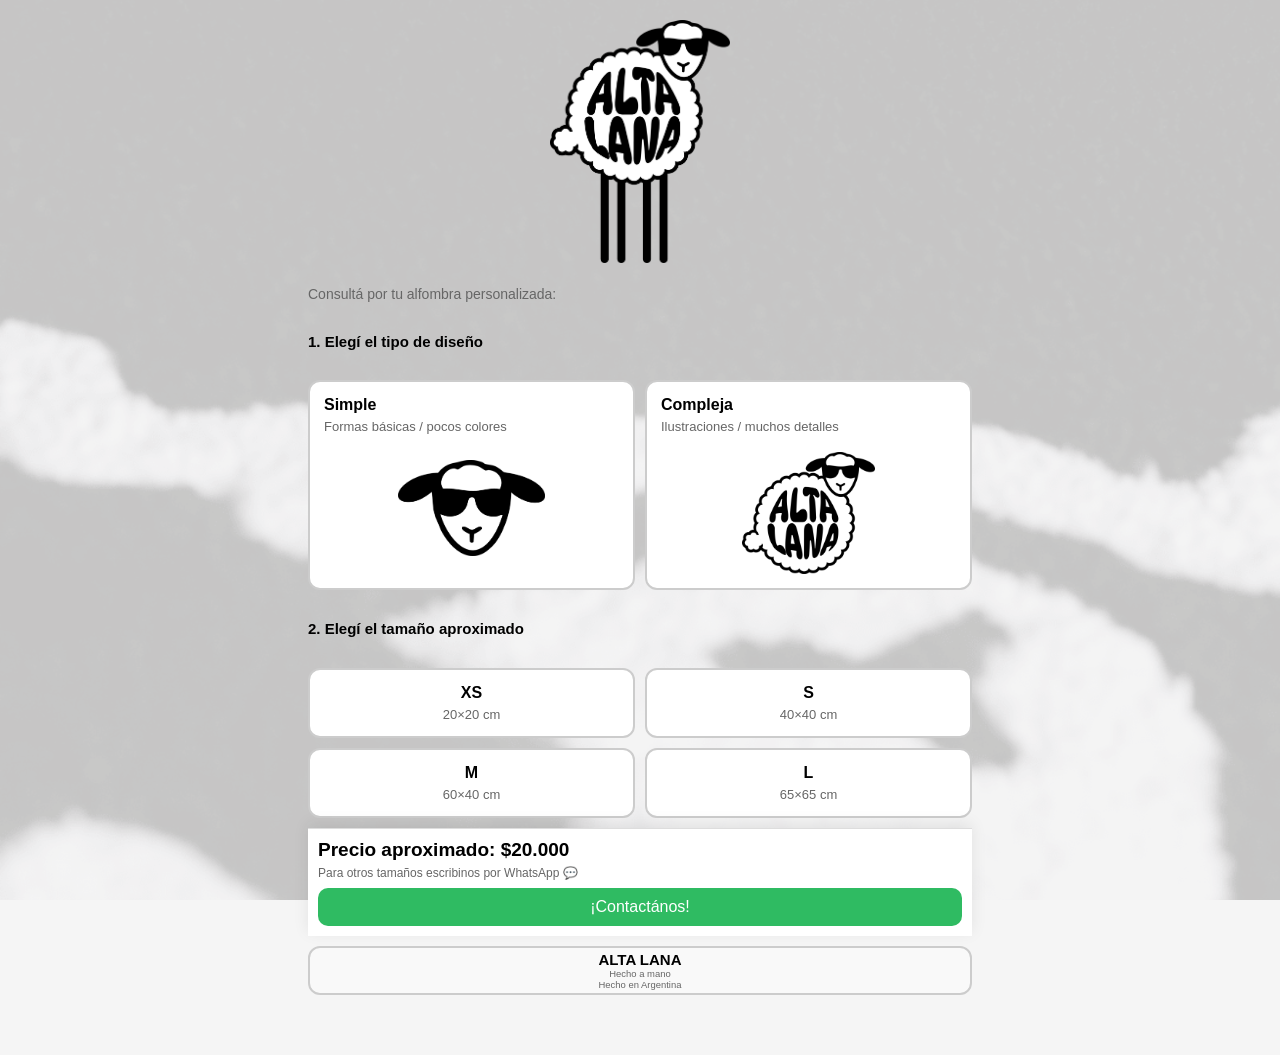
==== index.html @ 9ad269db "Add files via upload" ====
<!DOCTYPE html>
<html lang="es">
<head>
  <meta charset="UTF-8">
  <title>Alta Lana - Calculadora</title>
  <meta name="viewport" content="width=device-width, initial-scale=1.0">
  <link rel="stylesheet" href="styles.css">
</head>
<body>

  <div class="container">
    <img src="img/altalana_completo.png" alt="Alta Lana Isotipo" class="logo">

    <p class="sub">Consultá por tu alfombra personalizada:</p>

    <!-- PASO 1 -->
    <h2 class="step">1. Elegí el tipo de diseño</h2>

    <div class="tipos">

      <div class="tipo" onclick="seleccionarTipo(event, 'simple')">
        <h3>Simple</h3>
        <p class="detalle">Formas básicas / pocos colores</p><br>
        <img src="img/altalana_isotipo.png" alt="Alta Lana Isotipo" class="logo2">
      </div>

      <div class="tipo" onclick="seleccionarTipo(event, 'compleja')">
        <h3>Compleja</h3>
        <p class="detalle">Ilustraciones / muchos detalles</p><br>
        <img src="img/altalana_body.png" alt="Alta Lana Cuerpo" class="logo3">
      </div>

    </div>

    <!-- PASO 2 -->
    <h2 class="step">2. Elegí el tamaño aproximado</h2>

    <div class="sizes">

      <div class="size" onclick="seleccionarSize(event, 'XS', 20000)">
        <h3>XS</h3>
        <p>20×20 cm</p>
      </div>

      <div class="size" onclick="seleccionarSize(event, 'S', 45000)">
        <h3>S</h3>
        <p>40×40 cm</p>
      </div>

      <div class="size" onclick="seleccionarSize(event, 'M', 70000)">
        <h3>M</h3>
        <p>60×40 cm</p>
      </div>

      <div class="size" onclick="seleccionarSize(event, 'L', 100000)">
        <h3>L</h3>
        <p>65×65 cm</p>
      </div>
        <!-- FOOTER -->
      <div class="footer">
      <h2 id="resultado">Precio aproximado: $20.000</h2>
  
      <div class="nota">
        Para otros tamaños escribinos por WhatsApp 💬
      </div>
  
      <button onclick="enviarWhatsApp()" class="btn whatsapp">
        ¡Contactános!
      </button>
      </div>

    <div class="size2">
      <h3 class="piet">ALTA LANA</h3>
        <p class="pie">Hecho a mano</p>
        <p class="pie">Hecho en Argentina</p>
    </div>
    </div>

  </div>

  

  <script src="script.js"></script>

</body>
</html>
---- styles.css ----
* {
  box-sizing: border-box;
}

body {
  margin: 0;
  font-family: Arial, sans-serif;
  background-color: #f5f5f5;
}

body::before {
  content: "";
  position: fixed;
  top: 0;
  left: 0;
  width: 100%;
  height: 100%;

  background-image: url("img/back.png");
  background-size: cover;
  background-position: center;

  opacity: 0.20; /* 👈 controlás transparencia */

  z-index: -1;
}
/* CONTENEDOR */
.container {
  width: 100%;
  margin: 0;
  padding: 16px;
  display: flex;
  flex-direction: column;
  gap: 6px;
}
/* TEXTOS */
h1 {
  text-align: center;
  margin: 0;
  font-size: 22px;
}

.sub {
  color: #666;
  font-size: 14px;
  padding: 0;
  margin: 0;
}

.step {
  font-size: 16px;
}

.detalle {
  font-size: 13px;
}

/* TIPOS */
.tipos {
  display: flex;
  flex-wrap: wrap;
  gap: 10px;
}

.tipo {
  width: calc(50% - 5px);
  padding: 14px;
  border: 2px solid #ccc;
  border-radius: 12px;
  background-color: white;
  cursor: pointer;
  transition: 0.2s;
}

h3 {
  margin: 0 0 5px 0;
  font-size: 16px;
}

.tipo p {
  margin: 0;
  font-size: 13px;
  color: #666;
}

/* TAMAÑOS */
.sizes {
  display: flex;
  flex-wrap: wrap;
  gap: 10px;
}

.size {
  width: calc(50% - 5px);
  padding: 14px;
  border: 2px solid #ccc;
  border-radius: 12px;
  text-align: center;
  background-color: white;
  cursor: pointer;
  transition: 0.2s;
}

.size2 {
  width: 100%;
  padding: 3px;
  border: 2px solid #ccc;
  border-radius: 12px;
  text-align: center;
  background-color: rgba(255, 255, 255, 0.451);
}

.pie{
  padding: 0;
  margin: 0;
  font-size: 9.45px;
  color: #666;
}

.piet {
  margin: auto;
  font-size: 15px;
}

.size p {
  margin: 0;
  font-size: 13px;
  color: #666;
}

/* HOVER (también aplica en desktop) */
.tipo:hover,
.size:hover {
  border-color: black;
}

/* BOTÓN */
.btn {
  width: 100%;
  padding: 10px;
  border: none;
  border-radius: 10px;
  background-color: #2fbb62;
  color: white;
  font-size: 14px;
  cursor: pointer;
}

/* FOOTER */
.footer {
  width: 100%;
  margin: 0;
  background-color: white;
  border-top: 1px solid #ddd;
  padding: 10px;
  display: flex;
  flex-direction: column;
  gap: 5px;
  box-shadow: 0 -4px 15px rgba(0,0,0,0.08);
}

/* PRECIO */
#resultado {
  margin: 0;
  font-size: 17px;
}

/* NOTA */
.nota {
  font-size: 12px;
  color: #666;
  margin-bottom: 3px;
}

.logo {
  width: 29.9%;
  max-width: 180px;
  margin: 0 auto 5px auto;
  display: block;
}

.logo2 {
  width: 50%;
  margin: auto;
  margin-top: 6px;
  max-width: 180px;
  display: block;
}

.logo3 {
  width: 45%;
  margin: auto;
  max-width: 180px;
  display: block;
}

@media (min-width: 480px) {

  .container {
    width: 80%;
    margin: auto;
    padding: 20px;
    gap: 18px;
  }

  .logo2 {
    width: 50%;
    margin: auto;
    margin-top: 18px;
    max-width: 200px;
    display: block;
  }
  
  .logo3 {
    width: 45%;
    margin: auto;
    max-width: 200px;
    display: block;
  }

  .footer {
    width: 100%;
    margin: auto;
  
  }

  .btn {
    font-size: 16px;
  }

  #resultado {
    font-size: 19px;
  }

}

@media (min-width: 768px) {

  .container {
    width: 55%;
    margin: auto;
    padding-bottom: 60px;
  }

  .logo2 {
    width: 50%;
    margin: auto;
    margin-top: 8px;
    max-width: 180px;
    display: block;
  }
  
  .logo3 {
    width: 45%;
    margin: auto;
    max-width: 180px;
    display: block;
  }

  .footer {
    width: 100%;
    margin: auto;
  }

  h1 {
    font-size: 24px;
  }

  .step {
    font-size: 15px;
  }

}
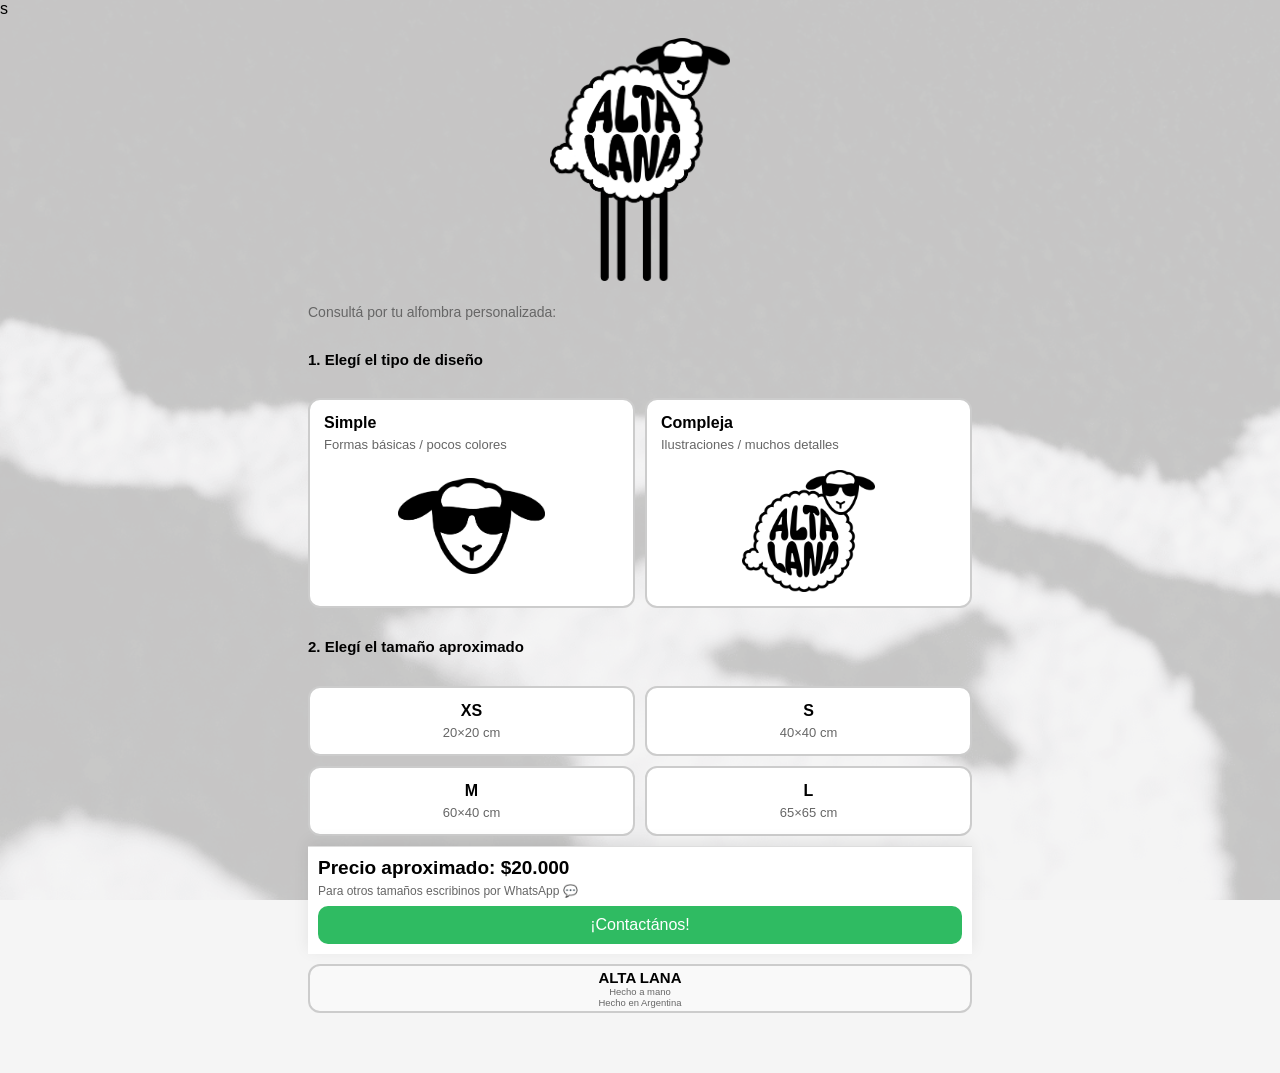
==== commit e27ad8f0: "Update  name  index.html" ====
--- a/index.html
+++ b/index.html
@@ -1,8 +1,8 @@
-<!DOCTYPE html>
+s<!DOCTYPE html>
 <html lang="es">
 <head>
   <meta charset="UTF-8">
-  <title>Alta Lana - Calculadora</title>
+  <title>Alta Lana - Precios</title>
   <meta name="viewport" content="width=device-width, initial-scale=1.0">
   <link rel="stylesheet" href="styles.css">
 </head>
@@ -83,4 +83,4 @@
   <script src="script.js"></script>
 
 </body>
-</html>+</html>
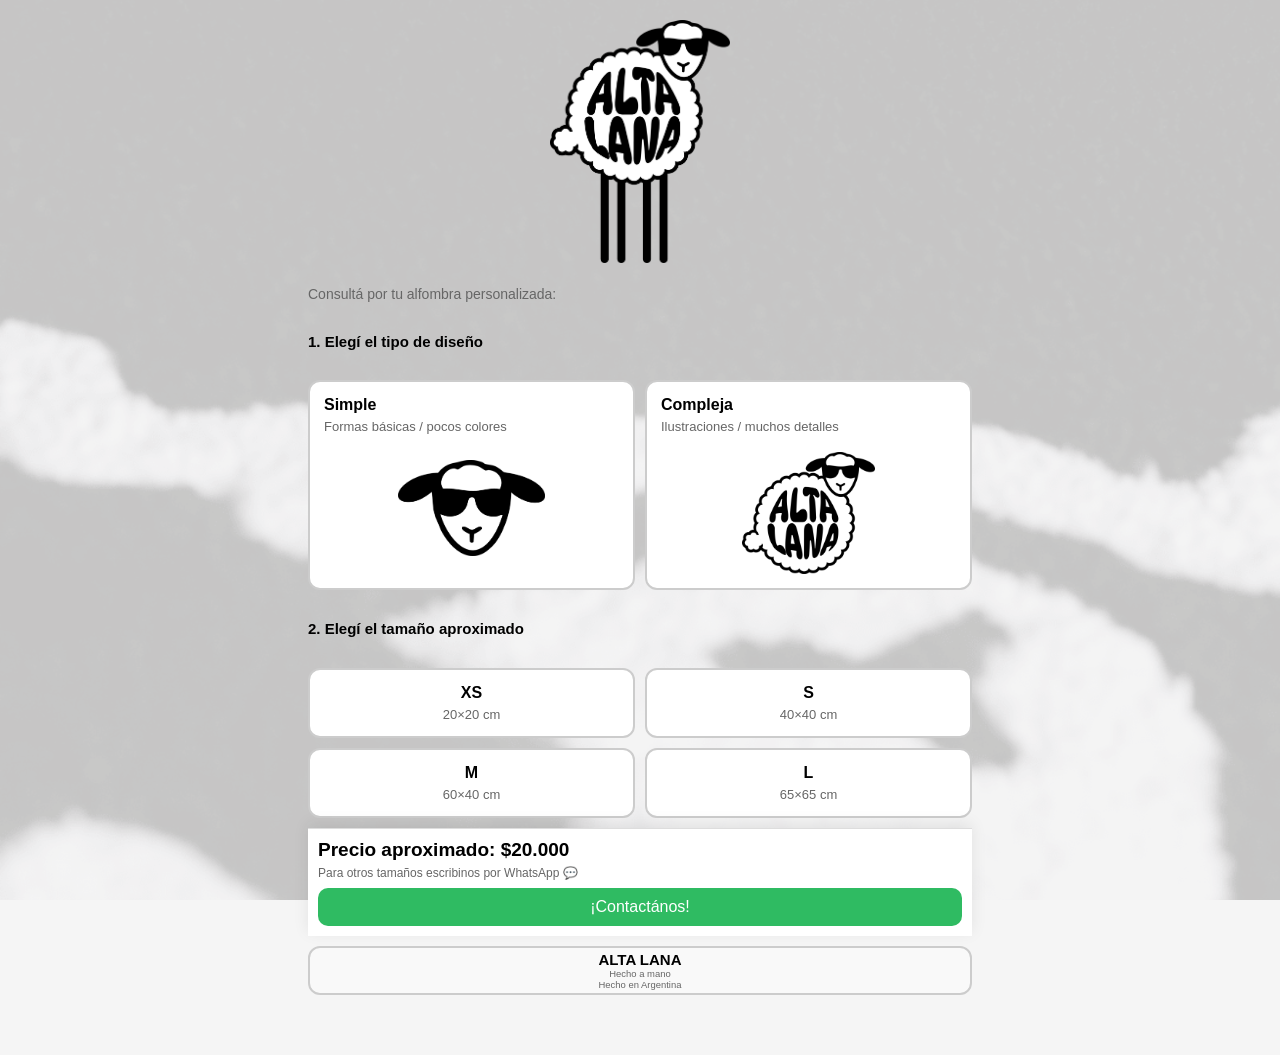
==== commit fd5fd088: "Update index.html" ====
--- a/index.html
+++ b/index.html
@@ -1,4 +1,4 @@
-s<!DOCTYPE html>
+<!DOCTYPE html>
 <html lang="es">
 <head>
   <meta charset="UTF-8">
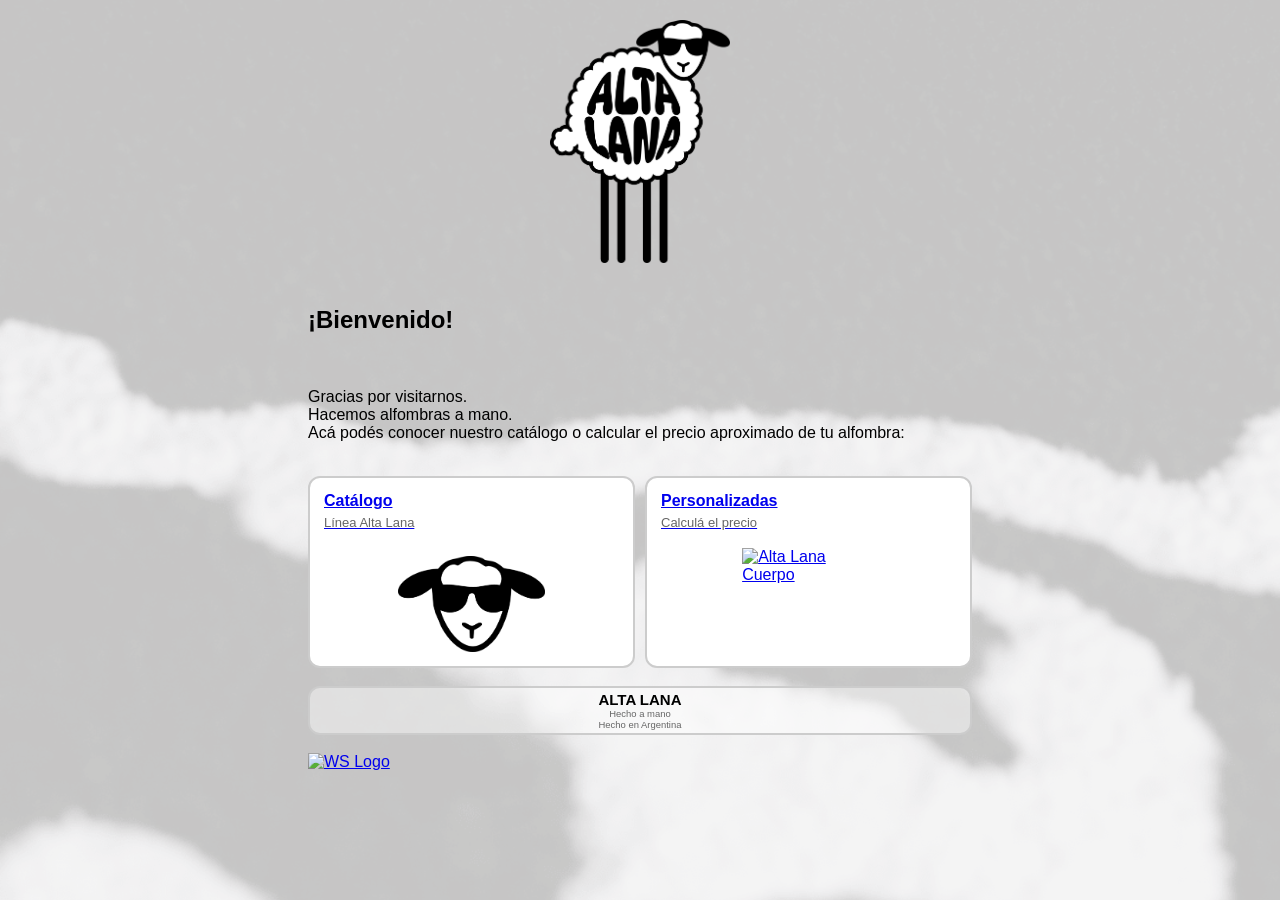
==== commit 3fc99937: "Update index.html 2.0" ====
--- a/index.html
+++ b/index.html
@@ -2,7 +2,7 @@
 <html lang="es">
 <head>
   <meta charset="UTF-8">
-  <title>Alta Lana - Precios</title>
+  <title>Alta Lana - Calculadora</title>
   <meta name="viewport" content="width=device-width, initial-scale=1.0">
   <link rel="stylesheet" href="styles.css">
 </head>
@@ -11,76 +11,39 @@
   <div class="container">
     <img src="img/altalana_completo.png" alt="Alta Lana Isotipo" class="logo">
 
-    <p class="sub">Consultá por tu alfombra personalizada:</p>
-
-    <!-- PASO 1 -->
-    <h2 class="step">1. Elegí el tipo de diseño</h2>
-
+    <h2 class="step2">¡Bienvenido!</h2>
+    <p class="sub2">Gracias por visitarnos. <br>Hacemos alfombras a mano. <br>Acá podés conocer nuestro catálogo o calcular el precio aproximado de tu alfombra: </p>
     <div class="tipos">
 
-      <div class="tipo" onclick="seleccionarTipo(event, 'simple')">
-        <h3>Simple</h3>
-        <p class="detalle">Formas básicas / pocos colores</p><br>
+      <a href="catalogo.html" class="tipo">
+        <h3>Catálogo</h3>
+        <p class="detalle">Línea Alta Lana</p><br>
         <img src="img/altalana_isotipo.png" alt="Alta Lana Isotipo" class="logo2">
-      </div>
+      </a>
 
-      <div class="tipo" onclick="seleccionarTipo(event, 'compleja')">
-        <h3>Compleja</h3>
-        <p class="detalle">Ilustraciones / muchos detalles</p><br>
-        <img src="img/altalana_body.png" alt="Alta Lana Cuerpo" class="logo3">
-      </div>
+      <a href="calculador.html" class="tipo">
+        <h3>Personalizadas</h3>
+        <p class="detalle">Calculá el precio</p><br>
+        <img src="img/altalana_personal.png" alt="Alta Lana Cuerpo" class="logo3">
+      </a>
 
     </div>
-
-    <!-- PASO 2 -->
-    <h2 class="step">2. Elegí el tamaño aproximado</h2>
-
-    <div class="sizes">
-
-      <div class="size" onclick="seleccionarSize(event, 'XS', 20000)">
-        <h3>XS</h3>
-        <p>20×20 cm</p>
-      </div>
-
-      <div class="size" onclick="seleccionarSize(event, 'S', 45000)">
-        <h3>S</h3>
-        <p>40×40 cm</p>
-      </div>
-
-      <div class="size" onclick="seleccionarSize(event, 'M', 70000)">
-        <h3>M</h3>
-        <p>60×40 cm</p>
-      </div>
-
-      <div class="size" onclick="seleccionarSize(event, 'L', 100000)">
-        <h3>L</h3>
-        <p>65×65 cm</p>
-      </div>
-        <!-- FOOTER -->
-      <div class="footer">
-      <h2 id="resultado">Precio aproximado: $20.000</h2>
-  
-      <div class="nota">
-        Para otros tamaños escribinos por WhatsApp 💬
-      </div>
-  
-      <button onclick="enviarWhatsApp()" class="btn whatsapp">
-        ¡Contactános!
-      </button>
-      </div>
 
     <div class="size2">
       <h3 class="piet">ALTA LANA</h3>
         <p class="pie">Hecho a mano</p>
         <p class="pie">Hecho en Argentina</p>
     </div>
+
+    <a href="https://wa.me/5491164497463?text=Hola%20quiero%20una%20alfombra%20de%20Alta%20Lana" class="wsp2" target="_blank">
+      <img src="img/wsp.png" alt="WS Logo" class="wslogo">
+    </a>
+    
     </div>
 
+   
   </div>
 
-  
-
-  <script src="script.js"></script>
-
+ 
 </body>
 </html>
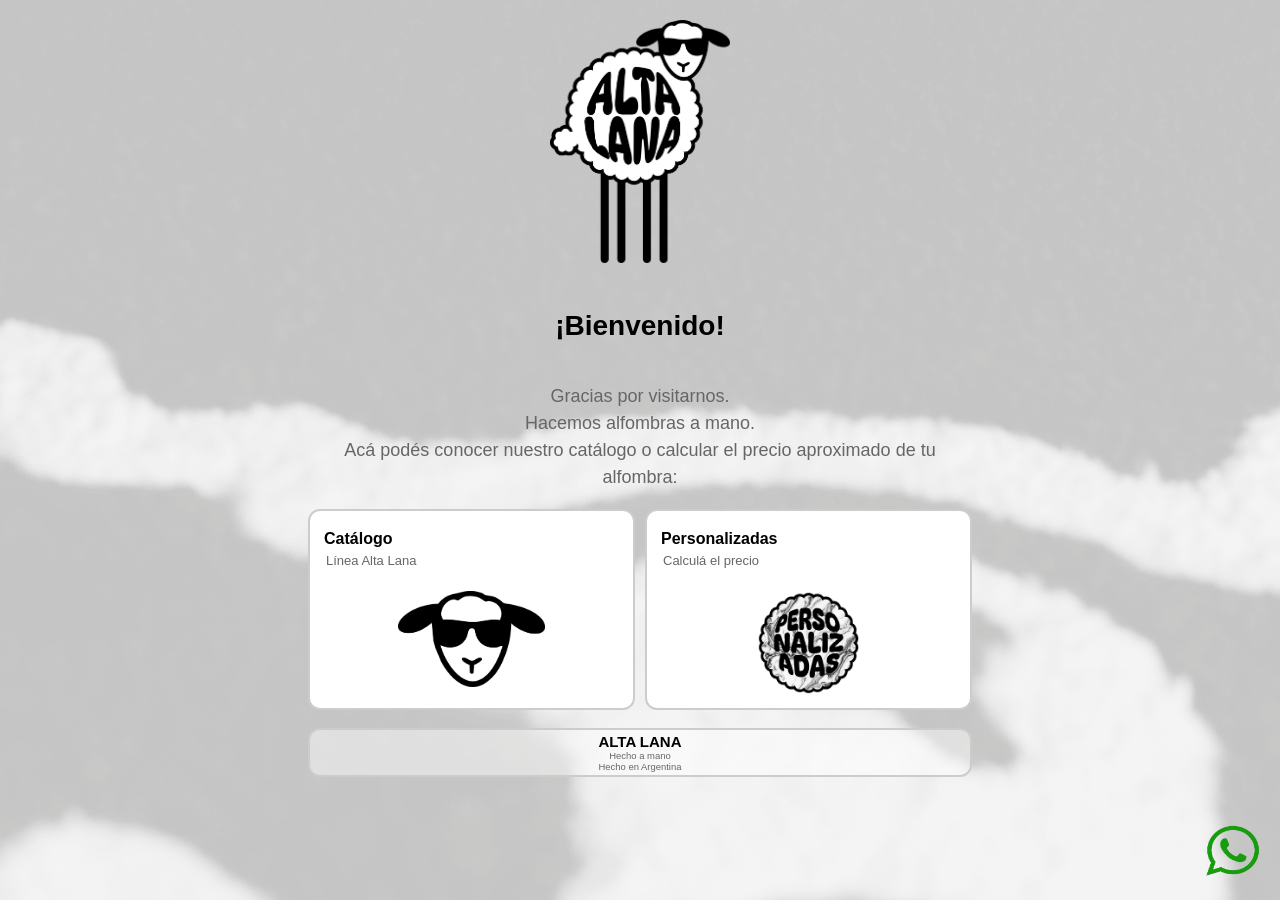
==== commit 89a3e255: "Update index.html" ====
--- a/index.html
+++ b/index.html
@@ -35,7 +35,7 @@
         <p class="pie">Hecho en Argentina</p>
     </div>
 
-    <a href="https://wa.me/5491164497463?text=Hola%20quiero%20una%20alfombra%20de%20Alta%20Lana" class="wsp2" target="_blank">
+    <a href="https://wa.me/5491178273936?text=Hola%20quiero%20una%20alfombra%20de%20Alta%20Lana" class="wsp2" target="_blank">
       <img src="img/wsp.png" alt="WS Logo" class="wslogo">
     </a>
     
--- a/styles.css
+++ b/styles.css
@@ -15,13 +15,10 @@
   left: 0;
   width: 100%;
   height: 100%;
-
   background-image: url("img/back.png");
   background-size: cover;
   background-position: center;
-
   opacity: 0.20; /* 👈 controlás transparencia */
-
   z-index: -1;
 }
 /* CONTENEDOR */
@@ -42,19 +39,28 @@
 
 .sub {
   color: #666;
-  font-size: 14px;
+  font-size: 15px;
   padding: 0;
   margin: 0;
+}
+
+.sub2 {
+  color: #666;
+  font-size: 18px;
+  padding: 0;
+  margin: 0;
+  line-height: 1.5;
+  text-align: center;
 }
 
 .step {
   font-size: 16px;
 }
 
-.detalle {
-  font-size: 13px;
-}
-
+.step2 {
+  font-size: 28px;
+  text-align: center;
+}
 /* TIPOS */
 .tipos {
   display: flex;
@@ -70,15 +76,31 @@
   background-color: white;
   cursor: pointer;
   transition: 0.2s;
+  text-decoration: none; /* saca subrayado */
+  color: inherit; /* mantiene color original */
+  display: block; /* hace que el <a> se comporte como div */
+}
+
+.tipo3 {
+  width: 100%;
+  padding: 14px;
+  border: 2px solid #ccc;
+  border-radius: 12px;
+  background-color: white;
+  cursor: pointer;
+  transition: 0.2s;
+  text-decoration: none; /* saca subrayado */
+  color: inherit; /* mantiene color original */
+  display: block; /* hace que el <a> se comporte como div */
 }
 
 h3 {
-  margin: 0 0 5px 0;
+  margin: 5px 0 5px 0;
   font-size: 16px;
 }
 
 .tipo p {
-  margin: 0;
+  margin: 5px 0 5px 2px;
   font-size: 13px;
   color: #666;
 }
@@ -134,16 +156,37 @@
   border-color: black;
 }
 
-/* BOTÓN */
 .btn {
-  width: 100%;
-  padding: 10px;
+  width: 25%;
+  padding: 5px;
   border: none;
-  border-radius: 10px;
-  background-color: #2fbb62;
-  color: white;
-  font-size: 14px;
+  background-color: #ffffff;
+  text-align: right;
   cursor: pointer;
+}
+
+.wsverde {
+  width: 50%;
+}
+
+.wsp2 {
+  position: fixed;
+  bottom: 20px;   /* separación del borde */
+  right: 20px;
+  width: 55px;
+  height: 55px;
+  z-index: 1000;
+}
+
+.wslogo {
+  width: 100%;
+  height: 100%;
+  display: block;
+}
+
+.wsp2:hover {
+  transform: scale(1.1);
+  transition: 0.2s;
 }
 
 /* FOOTER */
@@ -154,11 +197,16 @@
   border-top: 1px solid #ddd;
   padding: 10px;
   display: flex;
-  flex-direction: column;
+  justify-content: space-between; /* separa izquierda y derecha */
+  align-items: center; /* centra verticalmente el botón */
   gap: 5px;
   box-shadow: 0 -4px 15px rgba(0,0,0,0.08);
 }
 
+.fot {
+  display: flex;
+  flex-direction: column; /* uno arriba del otro */
+}
 /* PRECIO */
 #resultado {
   margin: 0;
@@ -169,7 +217,8 @@
 .nota {
   font-size: 12px;
   color: #666;
-  margin-bottom: 3px;
+  width: 100%;
+  margin-top: 3px;
 }
 
 .logo {
@@ -180,20 +229,20 @@
 }
 
 .logo2 {
-  width: 50%;
-  margin: auto;
-  margin-top: 6px;
-  max-width: 180px;
-  display: block;
-}
-
-.logo3 {
-  width: 45%;
+  width: 60%;
   margin: auto;
   max-width: 180px;
   display: block;
 }
 
+.logo3 {
+  width: 50%;
+  margin: auto;
+  margin-top: -8px;
+  max-width: 180px;
+  display: block;
+}
+
 @media (min-width: 480px) {
 
   .container {
@@ -206,13 +255,12 @@
   .logo2 {
     width: 50%;
     margin: auto;
-    margin-top: 18px;
     max-width: 200px;
     display: block;
   }
   
   .logo3 {
-    width: 45%;
+    width: 40%;
     margin: auto;
     max-width: 200px;
     display: block;
@@ -226,6 +274,7 @@
 
   .btn {
     font-size: 16px;
+    width: 15%;
   }
 
   #resultado {
@@ -245,13 +294,12 @@
   .logo2 {
     width: 50%;
     margin: auto;
-    margin-top: 8px;
     max-width: 180px;
     display: block;
   }
   
   .logo3 {
-    width: 45%;
+    width: 35%;
     margin: auto;
     max-width: 180px;
     display: block;
@@ -270,4 +318,4 @@
     font-size: 15px;
   }
 
-}+}
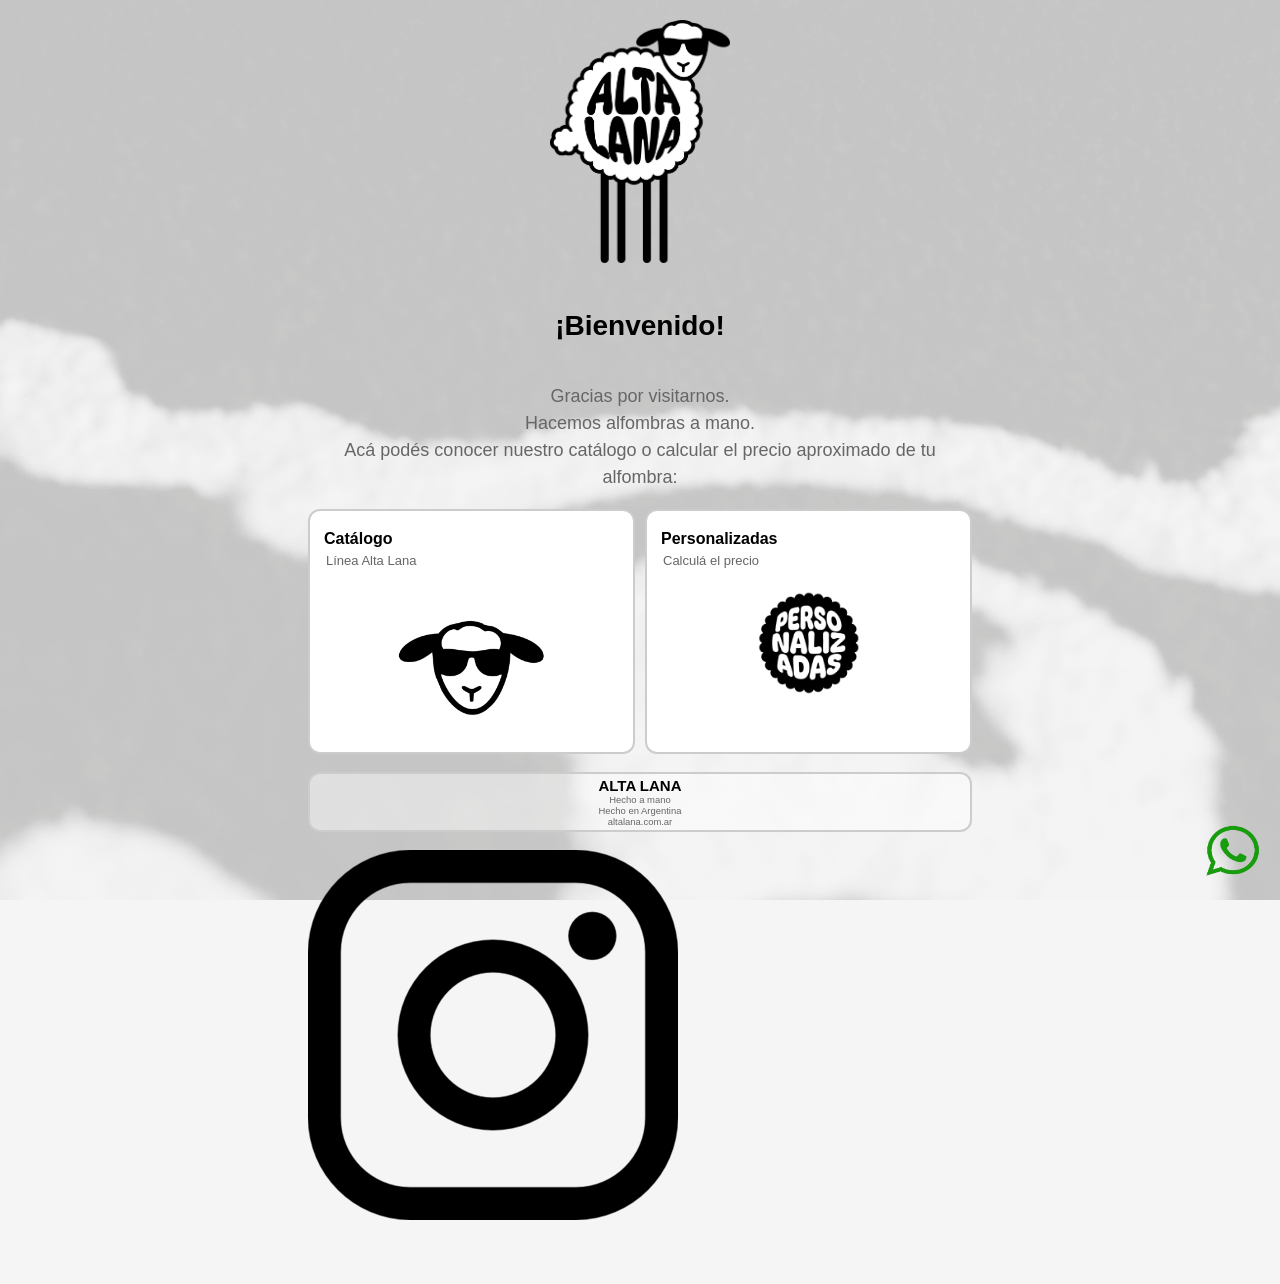
==== commit 66b715a0: "Update index.html" ====
--- a/index.html
+++ b/index.html
@@ -4,6 +4,7 @@
   <meta charset="UTF-8">
   <title>Alta Lana - Calculadora</title>
   <meta name="viewport" content="width=device-width, initial-scale=1.0">
+  <link href="https://fonts.googleapis.com/css2?family=Raleway:wght@300;400;600;700&display=swap" rel="stylesheet">
   <link rel="stylesheet" href="styles.css">
 </head>
 <body>
@@ -33,10 +34,14 @@
       <h3 class="piet">ALTA LANA</h3>
         <p class="pie">Hecho a mano</p>
         <p class="pie">Hecho en Argentina</p>
+        <p class="pie">altalana.com.ar</p>
     </div>
 
     <a href="https://wa.me/5491178273936?text=Hola%20quiero%20una%20alfombra%20de%20Alta%20Lana" class="wsp2" target="_blank">
       <img src="img/wsp.png" alt="WS Logo" class="wslogo">
+    </a>
+    <a href="https://www.instagram.com/altalana.tuf" class="wsp4" target="_blank">
+      <img src="img/iglogo.png" alt="IG Logo" class="iglogo">
     </a>
     
     </div>
@@ -44,6 +49,5 @@
    
   </div>
 
- 
 </body>
 </html>
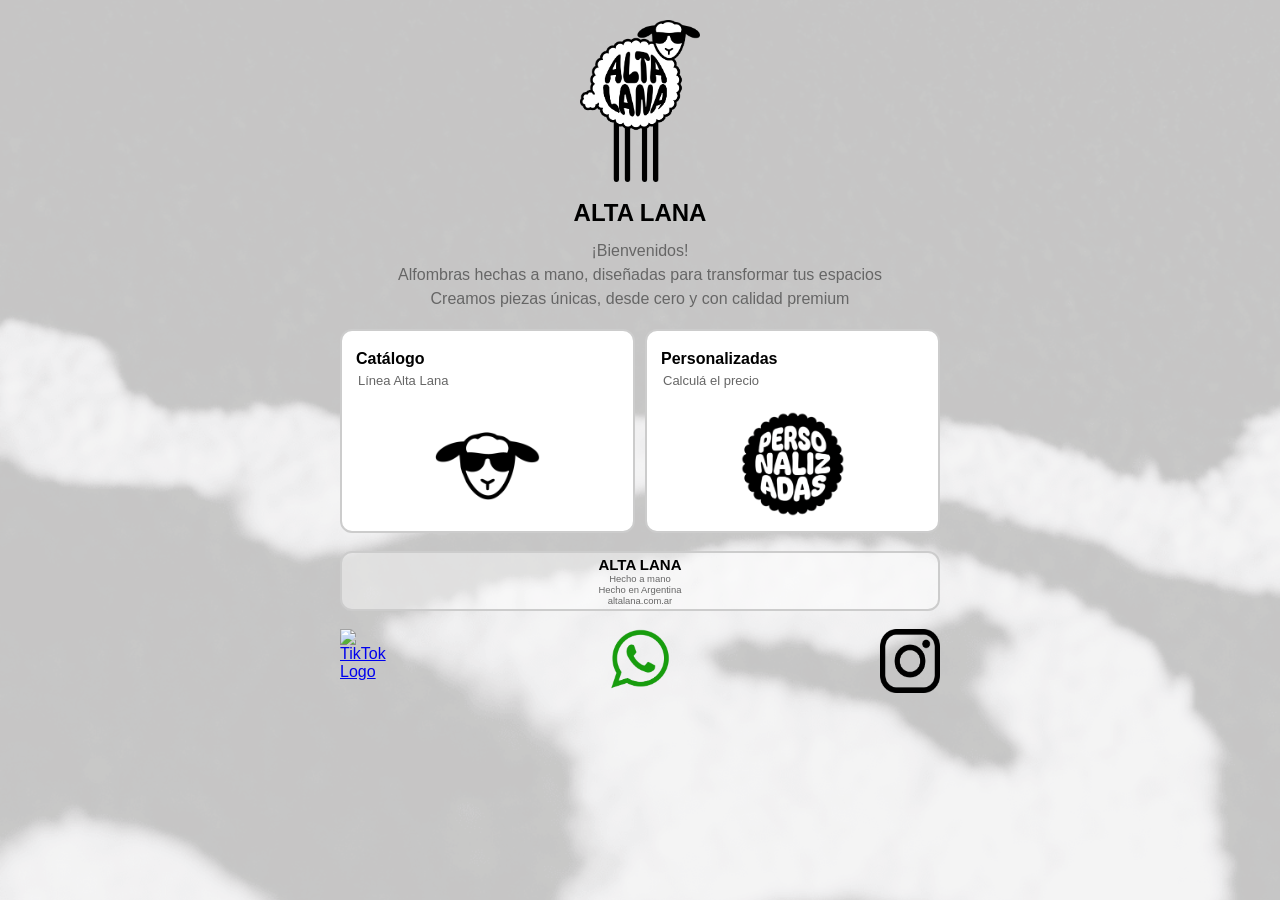
==== commit 6b75a801: "Update index.html 6.0" ====
--- a/index.html
+++ b/index.html
@@ -2,52 +2,83 @@
 <html lang="es">
 <head>
   <meta charset="UTF-8">
-  <title>Alta Lana - Calculadora</title>
+  <title>Alta Lana | Alfombras artesanales en Argentina</title>
   <meta name="viewport" content="width=device-width, initial-scale=1.0">
+  
+  <meta name="description" content="Descubrí Alta Lana. Creamos alfombras tufting personalizadas y hechas a mano en Argentina. Conocé nuestro catálogo y calculá el precio de tu diseño a medida.">
+  <meta name="keywords" content="alfombras, alfombras artesanales, hecho a mano, tufting, hechas a mano, Alta Lana, alfombras personalizadas, decoración, diseño de interiores, Argentina, tapetes, rugs">
+  <meta name="author" content="Alta Lana">
+  <meta name="robots" content="index, follow">
+
+  <meta property="og:title" content="Alta Lana | Alfombras Tufting Hechas a Mano">
+  <meta property="og:description" content="Creamos alfombras personalizadas hechas a mano. Calculá el precio de tu diseño a medida o mirá nuestro catálogo.">
+  <meta property="og:image" content="https://altalana.com.ar/img/altalana_completo.png">
+  <meta property="og:url" content="https://altalana.com.ar/index.html">
+  <meta property="og:type" content="website">
+
+  <meta property="og:title" content="Alta Lana | Alfombras hechas a mano en Argentina">
+  <meta property="og:description" content="Creamos alfombras tufting personalizadas, hechas a mano. Diseños únicos para transformar tus espacios.">
+  <meta property="og:image" content="https://altalana.com.ar/img/altalana_completo.png">
+  <meta property="og:url" content="https://altalana.com.ar/">
+  <meta property="og:type" content="website">
+  <meta property="og:site_name" content="Alta Lana">
+  <meta property="og:locale" content="es_AR">
+
+  <meta name="twitter:card" content="summary_large_image">
+  <meta name="twitter:title" content="Alta Lana | Alfombras artesanales">
+  <meta name="twitter:description" content="Diseños personalizados hechos a mano en Argentina.">
+  <meta name="twitter:image" content="https://altalana.com.ar/img/altalana_completo.png">
+  <meta name="twitter:site" content="@altalana.tuf">
+
   <link href="https://fonts.googleapis.com/css2?family=Raleway:wght@300;400;600;700&display=swap" rel="stylesheet">
   <link rel="stylesheet" href="styles.css">
+  
+  <link rel="icon" href="img/altalana_isotipo.png" type="image/png">
 </head>
 <body>
 
-  <div class="container">
-    <img src="img/altalana_completo.png" alt="Alta Lana Isotipo" class="logo">
+  <main class="container">
+    <header>
+      <img src="img/altalana_completo.png" alt="Alta Lana Isotipo" class="logo">
+      <h1 class="step2">ALTA LANA</h1>
+      <p class="sub2">¡Bienvenidos!</p>
+      <p class="sub2">Alfombras hechas a mano, diseñadas para transformar tus espacios</p>
+    <p class="sub2">Creamos piezas únicas, desde cero y con calidad premium</p>
+    </header>
 
-    <h2 class="step2">¡Bienvenido!</h2>
-    <p class="sub2">Gracias por visitarnos. <br>Hacemos alfombras a mano. <br>Acá podés conocer nuestro catálogo o calcular el precio aproximado de tu alfombra: </p>
-    <div class="tipos">
-
+    <section class="tipos" aria-label="Navegación principal">
       <a href="catalogo.html" class="tipo">
         <h3>Catálogo</h3>
         <p class="detalle">Línea Alta Lana</p><br>
         <img src="img/altalana_isotipo.png" alt="Alta Lana Isotipo" class="logo2">
       </a>
 
-      <a href="calculador.html" class="tipo">
+      <a href="personalizadas.html" class="tipo">
         <h3>Personalizadas</h3>
         <p class="detalle">Calculá el precio</p><br>
         <img src="img/altalana_personal.png" alt="Alta Lana Cuerpo" class="logo3">
       </a>
+    </section>
 
-    </div>
-
-    <div class="size2">
+    <footer class="size2">
       <h3 class="piet">ALTA LANA</h3>
         <p class="pie">Hecho a mano</p>
         <p class="pie">Hecho en Argentina</p>
         <p class="pie">altalana.com.ar</p>
-    </div>
+    </footer>
 
-    <a href="https://wa.me/5491178273936?text=Hola%20quiero%20una%20alfombra%20de%20Alta%20Lana" class="wsp2" target="_blank">
-      <img src="img/wsp.png" alt="WS Logo" class="wslogo">
-    </a>
-    <a href="https://www.instagram.com/altalana.tuf" class="wsp4" target="_blank">
-      <img src="img/iglogo.png" alt="IG Logo" class="iglogo">
-    </a>
-    
-    </div>
-
-   
-  </div>
+    <nav class="enlaces" aria-label="Redes sociales">
+      <a href="https://www.tiktok.com/@altalana.tuf" class="wsp3" target="_blank">
+        <img src="img/ttlogo.png" alt="TikTok Logo" class="ttlogo">
+      </a>
+      <a href="https://wa.me/5491178273936?text=Hola%20quiero%20una%20alfombra%20de%20Alta%20Lana" class="wsp2" target="_blank">
+        <img src="img/wsp.png" alt="WhatsApp Logo" class="wslogo">
+      </a>
+      <a href="https://www.instagram.com/altalana.tuf" class="wsp4" target="_blank">
+        <img src="img/iglogo.png" alt="Instagram Logo" class="iglogo">
+      </a>
+    </nav>
+  </main>
 
 </body>
 </html>
--- a/styles.css
+++ b/styles.css
@@ -4,7 +4,7 @@
 
 body {
   margin: 0;
-  font-family: Arial, sans-serif;
+  font-family: 'Raleway', sans-serif;
   background-color: #f5f5f5;
 }
 
@@ -21,6 +21,7 @@
   opacity: 0.20; /* 👈 controlás transparencia */
   z-index: -1;
 }
+
 /* CONTENEDOR */
 .container {
   width: 100%;
@@ -28,25 +29,26 @@
   padding: 16px;
   display: flex;
   flex-direction: column;
-  gap: 6px;
-}
-/* TEXTOS */
+  gap: 8px;
+}
+header{
+  gap: 12px;;
+}
 h1 {
-  text-align: center;
-  margin: 0;
-  font-size: 22px;
+  margin: 0;
+  padding: 0.5em;;
 }
 
 .sub {
   color: #666;
   font-size: 15px;
-  padding: 0;
+  padding-top: 15px;
   margin: 0;
 }
 
 .sub2 {
   color: #666;
-  font-size: 18px;
+  font-size: 14px;
   padding: 0;
   margin: 0;
   line-height: 1.5;
@@ -54,11 +56,11 @@
 }
 
 .step {
-  font-size: 16px;
+  font-size: 18px;
 }
 
 .step2 {
-  font-size: 28px;
+  font-size: 24px;
   text-align: center;
 }
 /* TIPOS */
@@ -167,18 +169,37 @@
 
 .wsverde {
   width: 50%;
+  
 }
 
 .wsp2 {
-  position: fixed;
-  bottom: 20px;   /* separación del borde */
-  right: 20px;
-  width: 55px;
-  height: 55px;
-  z-index: 1000;
+  width: 15%;
+  z-index: 1000;
+}
+
+.wsp3 {
+  width: 15%;
+  z-index: 1000;
+}
+
+.wsp4 {
+  width: 15%;
+  z-index: 1000;
+}
+
+.ttlogo {
+  width: 100%;
+  height: 100%;
+  display: block;
 }
 
 .wslogo {
+  width: 100%;
+  height: 100%;
+  display: block;
+}
+
+.iglogo {
   width: 100%;
   height: 100%;
   display: block;
@@ -187,6 +208,24 @@
 .wsp2:hover {
   transform: scale(1.1);
   transition: 0.2s;
+}
+
+.wsp3:hover {
+  transform: scale(1.1);
+  transition: 0.2s;
+}
+
+.wsp4:hover {
+  transform: scale(1.1);
+  transition: 0.2s;
+}
+.enlaces {
+  padding: 15px;
+  display: flex;
+  justify-content: space-between;
+  position: fixed;
+  bottom: 0;
+  right: 0;
 }
 
 /* FOOTER */
@@ -222,8 +261,15 @@
 }
 
 .logo {
-  width: 29.9%;
-  max-width: 180px;
+  width: 25%;
+  max-width: 180px;
+  margin: 0 auto 5px auto;
+  display: block;
+}
+
+.logopersonal {
+  width: 21%;
+  max-width: 160px;
   margin: 0 auto 5px auto;
   display: block;
 }
@@ -236,17 +282,45 @@
 }
 
 .logo3 {
-  width: 50%;
+  width: 60%;
   margin: auto;
-  margin-top: -8px;
-  max-width: 180px;
-  display: block;
+  max-width: 180px;
+  display: block;
+}
+
+.logocat2 {
+  width: 30%;
+  margin: auto;
+  max-width: 180px;
+  display: block;
+}
+
+.logocat3 {
+  width: 30%;
+  margin: auto;
+  max-width: 180px;
+  display: block;
+}
+
+.volver-inicio {
+  display: block;
+  text-align: center;
+  margin: 30px 0;
+  text-decoration: none;
+  font-family: 'Raleway', sans-serif;
+  font-size: 14px;
+  letter-spacing: 2px;
+  color: rgb(47, 45, 45);
+}
+
+.volver-inicio:hover {
+  opacity: 0.6;
 }
 
 @media (min-width: 480px) {
 
   .container {
-    width: 80%;
+    width: 70%;
     margin: auto;
     padding: 20px;
     gap: 18px;
@@ -256,58 +330,100 @@
     width: 50%;
     margin: auto;
     max-width: 200px;
+    display: block;
+  }
+  
+  .logo3 {
+    width: 50%;
+    margin: auto;
+    max-width: 200px;
+    display: block;
+  }
+
+  .footer {
+    width: 100%;
+    margin: auto;
+  }
+  .wsp2 {
+  width: 12.5%;
+  z-index: 1000;
+}
+
+.wsp3 {
+  width: 12.5%;
+  z-index: 1000;
+}
+
+.wsp4 {
+  width: 12.5%;
+  z-index: 1000;
+}
+  .enlaces {
+  position: relative;
+  padding: 0px;
+  }
+  .btn {
+    font-size: 16px;
+    width: 15%;
+  }
+
+  #resultado {
+    font-size: 19px;
+  }
+
+}
+
+@media (min-width: 768px) {
+
+  .container {
+    width: 50%;
+    margin: auto;
+    padding-bottom: 60px;
+  }
+
+  .sub2 {
+  font-size: 16px;
+  }
+  .logo {
+  width: 20%;
+  max-width: 180px;
+  margin: 0 auto 5px auto;
+  display: block;
+}
+  .logo2 {
+    width: 40%;
+    margin: auto;
+    max-width: 180px;
     display: block;
   }
   
   .logo3 {
     width: 40%;
     margin: auto;
-    max-width: 200px;
+    max-width: 180px;
     display: block;
   }
-
+.wsp2 {
+  width: 10%;
+  z-index: 1000;
+}
+
+.wsp3 {
+  width: 10%;
+  z-index: 1000;
+}
+
+.wsp4 {
+  width: 10%;
+  z-index: 1000;
+}
+  .enlaces {
+  position: relative;
+  padding: 0px;
+  }
   .footer {
     width: 100%;
     margin: auto;
-  
-  }
-
-  .btn {
-    font-size: 16px;
-    width: 15%;
-  }
-
-  #resultado {
-    font-size: 19px;
-  }
-
-}
-
-@media (min-width: 768px) {
-
-  .container {
-    width: 55%;
-    margin: auto;
-    padding-bottom: 60px;
-  }
-
-  .logo2 {
-    width: 50%;
-    margin: auto;
-    max-width: 180px;
-    display: block;
-  }
-  
-  .logo3 {
-    width: 35%;
-    margin: auto;
-    max-width: 180px;
-    display: block;
-  }
-
-  .footer {
-    width: 100%;
-    margin: auto;
   }
 
   h1 {
@@ -315,7 +431,20 @@
   }
 
   .step {
-    font-size: 15px;
-  }
-
-}
+    font-size: 18px;
+  }
+
+}
+
+#sketch-container {
+  display: flex;
+  justify-content: center;
+  align-items: center;
+  cursor: pointer; /* Para que parezca un botón/enlace */
+}
+
+/* Evita que el canvas se salga del contenedor */
+#sketch-container canvas {
+  max-width: auto;
+  height: auto !important;
+}
